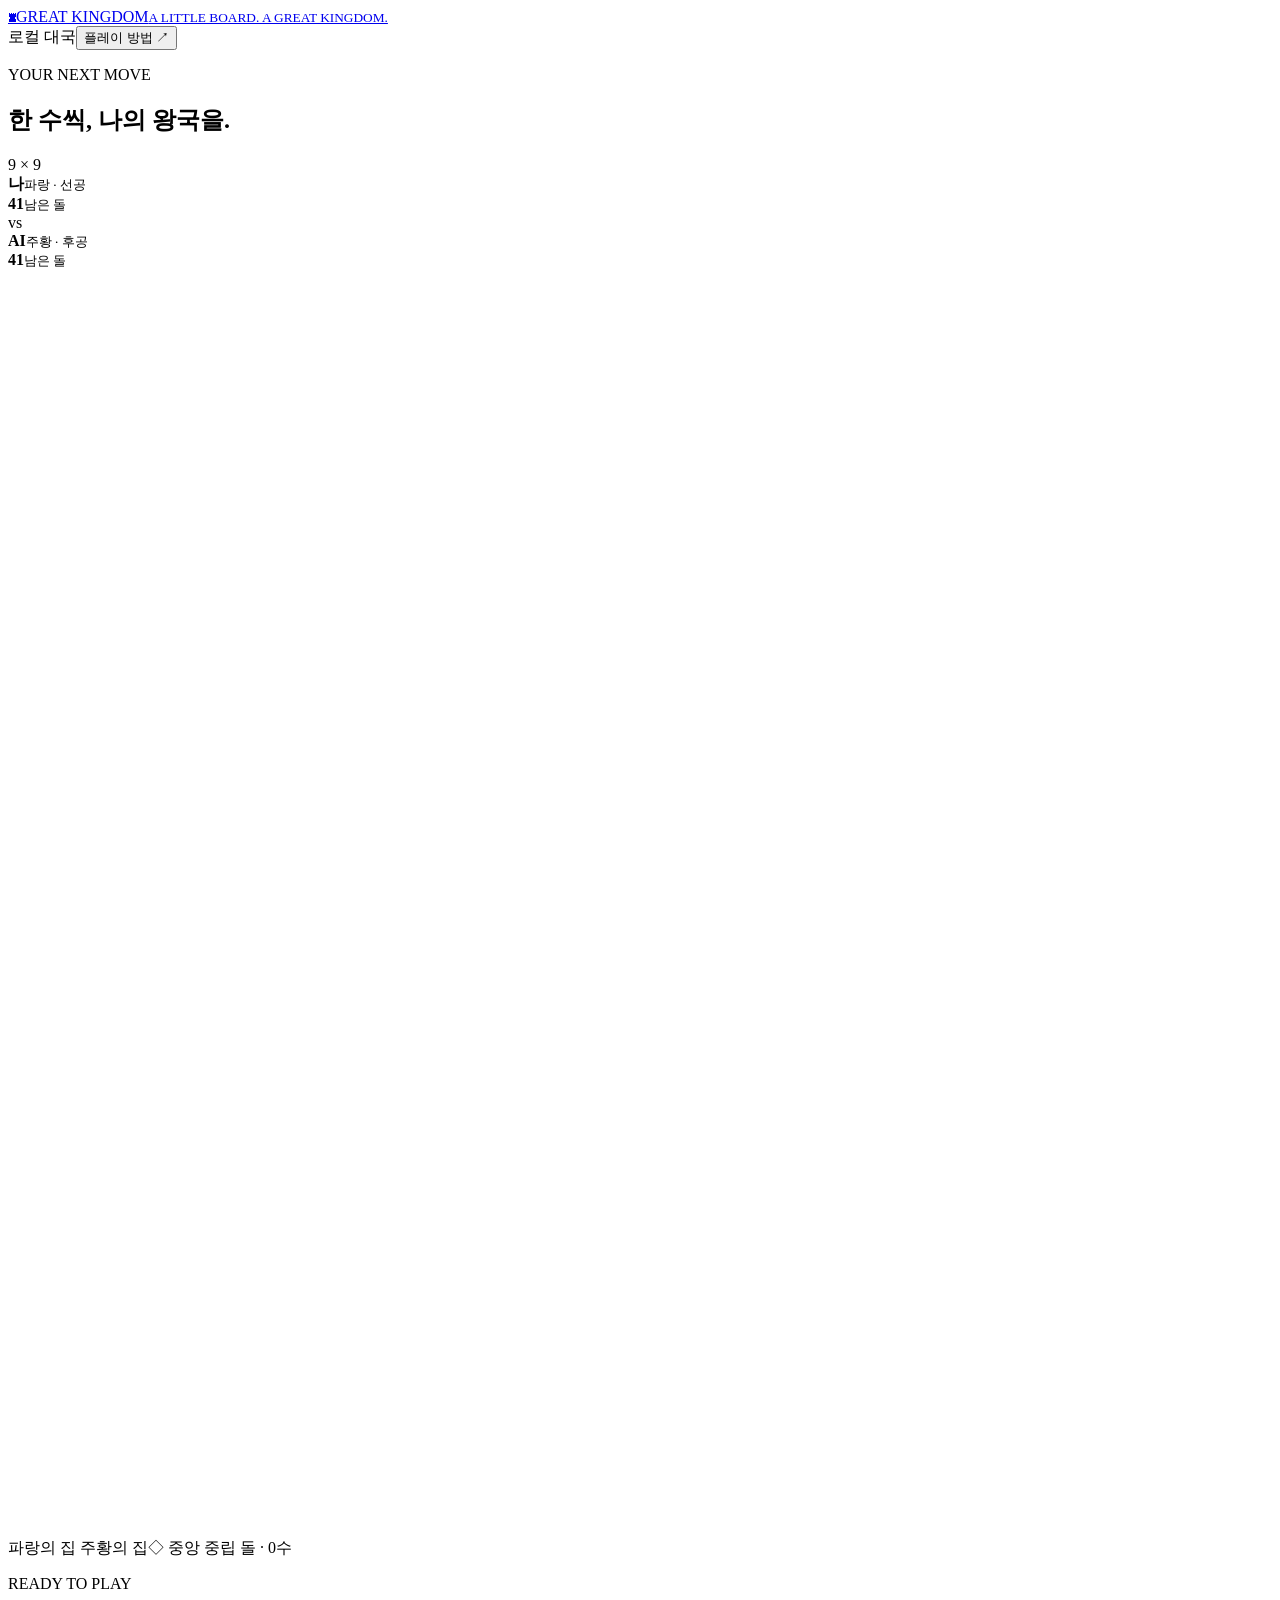
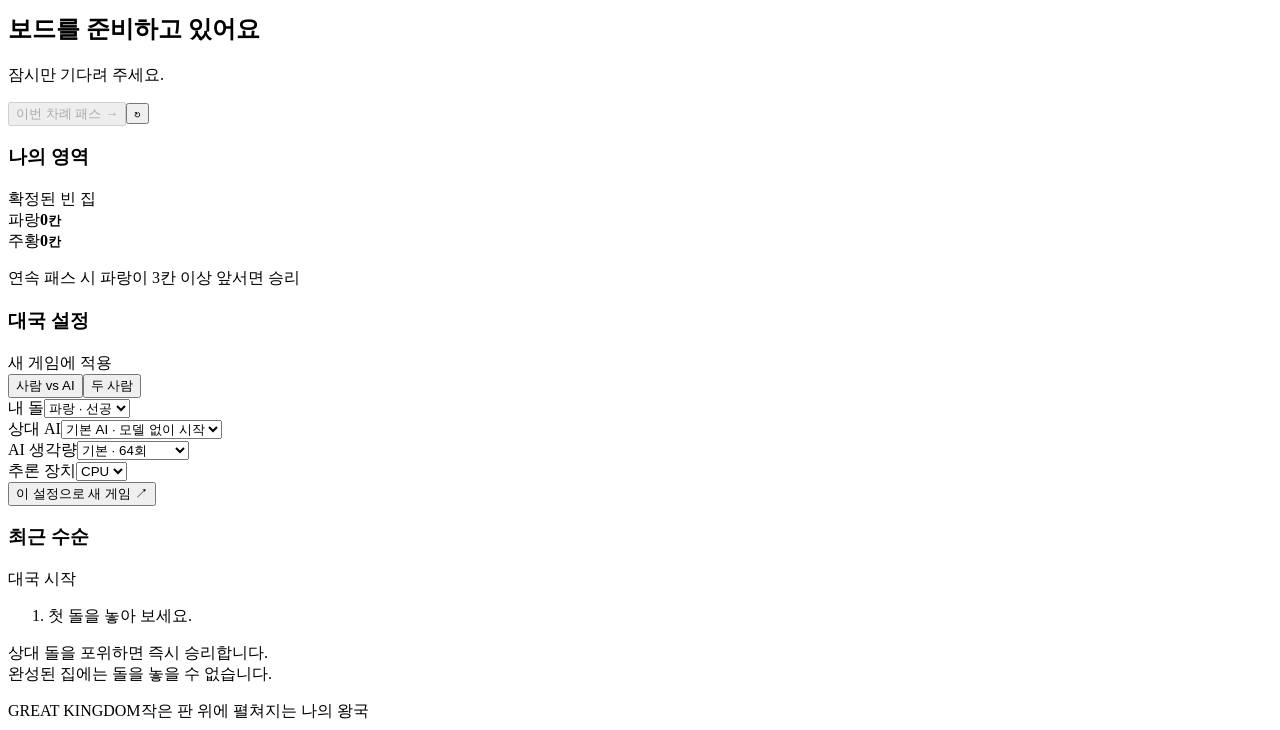
==== python/kingdom_ai/web/index.html @ 79f2ae54 "make demo UI" ====
<!doctype html>
<html lang="ko">
<head>
  <meta charset="utf-8">
  <meta name="viewport" content="width=device-width, initial-scale=1">
  <title>Great Kingdom · 플레이</title>
  <link rel="icon" href="data:image/svg+xml,%3Csvg xmlns='http://www.w3.org/2000/svg' viewBox='0 0 64 64'%3E%3Crect width='64' height='64' rx='16' fill='%231b5145'/%3E%3Cpath d='M16 43V23l10 10 6-16 6 16 10-10v20z' fill='%23edcf96'/%3E%3C/svg%3E">
  <link rel="stylesheet" href="/style.css">
  <script src="/app.js" defer></script>
</head>
<body>
  <header class="topbar">
    <a class="brand" href="/" aria-label="Great Kingdom 홈"><span class="brand-mark">♜</span><span>GREAT KINGDOM<small>A LITTLE BOARD. A GREAT KINGDOM.</small></span></a>
    <div class="header-right"><span class="local-badge"><i></i> 로컬 대국</span><button class="text-button" id="help-open">플레이 방법 <span>↗</span></button></div>
  </header>
  <main>
    <section class="play-area" aria-label="게임">
      <div class="section-heading"><div><p class="eyebrow">YOUR NEXT MOVE</p><h1>한 수씩, 나의 왕국을.</h1></div><span class="board-size">9 × 9</span></div>
      <div class="players">
        <div class="player-card black-card" id="black-card"><span class="player-stone black"></span><div><strong id="black-name">나</strong><small>파랑 · 선공</small></div><div class="player-count"><strong id="black-remaining">41</strong><small>남은 돌</small></div></div>
        <span class="versus">vs</span>
        <div class="player-card white-card" id="white-card"><span class="player-stone white"></span><div><strong id="white-name">AI</strong><small>주황 · 후공</small></div><div class="player-count"><strong id="white-remaining">41</strong><small>남은 돌</small></div></div>
      </div>
      <div class="board-shell">
        <div class="board" id="board" role="group" aria-label="9행 9열 게임 보드">
          <svg class="grid" id="grid" viewBox="0 0 1000 1000" aria-hidden="true"></svg>
          <div id="points"></div>
        </div>
      </div>
      <div class="board-footer"><span><i class="territory-dot blue"></i> 파랑의 집 <i class="territory-dot orange"></i> 주황의 집</span><span>◇ 중앙 중립 돌 <span class="footer-separator">·</span> <span id="move-count">0수</span></span></div>
    </section>
    <aside class="sidebar" aria-label="대국 정보와 설정">
      <section class="turn-panel" id="turn-panel" aria-live="polite">
        <p class="eyebrow" id="turn-eyebrow">READY TO PLAY</p><h2 id="turn-title">보드를 준비하고 있어요</h2><p id="turn-description">잠시만 기다려 주세요.</p>
        <div class="turn-actions"><button class="primary-button" id="pass-button" disabled>이번 차례 패스 <span>→</span></button><button class="icon-button" id="restart-button" title="현재 설정으로 새 게임" aria-label="새 게임">↻</button></div>
      </section>
      <section class="score-panel"><div class="panel-heading"><h3>나의 영역</h3><span>확정된 빈 집</span></div><div class="score-values"><div><span class="color-label"><i class="blue"></i> 파랑</span><strong id="black-score">0<small>칸</small></strong></div><span class="score-divider"></span><div><span class="color-label"><i class="orange"></i> 주황</span><strong id="white-score">0<small>칸</small></strong></div></div><p class="score-note">연속 패스 시 파랑이 3칸 이상 앞서면 승리</p></section>
      <section class="settings-panel"><div class="panel-heading"><h3>대국 설정</h3><span>새 게임에 적용</span></div>
        <form id="settings-form">
          <div class="mode-selector" role="group" aria-label="대국 방식"><button type="button" data-mode="human_ai" class="selected" aria-pressed="true">사람 vs AI</button><button type="button" data-mode="human_human" aria-pressed="false">두 사람</button></div>
          <div class="setting-row" id="color-row"><label for="human-select">내 돌</label><select id="human-select"><option value="Black">파랑 · 선공</option><option value="White">주황 · 후공</option></select></div>
          <div class="setting-field" id="model-row"><label for="model-select">상대 AI</label><select id="model-select"><option value="mcts">기본 AI · 모델 없이 시작</option></select></div>
          <div class="setting-pair" id="ai-row"><div><label for="simulations-select">AI 생각량</label><select id="simulations-select"><option value="16">가볍게 · 16회</option><option value="64" selected>기본 · 64회</option><option value="128">깊게 · 128회</option><option value="512">더 깊게 · 512회</option></select></div><div><label for="device-select">추론 장치</label><select id="device-select"><option value="cpu">CPU</option><option value="cuda">GPU</option></select></div></div>
          <button class="outline-button" type="submit" id="start-button">이 설정으로 새 게임 <span>↗</span></button>
        </form>
      </section>
      <section class="history-panel"><div class="panel-heading"><h3>최근 수순</h3><span id="history-label">대국 시작</span></div><ol id="history"><li class="history-empty">첫 돌을 놓아 보세요.</li></ol></section>
      <p class="side-note">상대 돌을 포위하면 즉시 승리합니다.<br>완성된 집에는 돌을 놓을 수 없습니다.</p>
    </aside>
  </main>
  <footer class="page-footer"><span>GREAT KINGDOM</span><span>작은 판 위에 펼쳐지는 나의 왕국</span></footer>
  <div class="toast" id="toast" role="status" hidden></div>
  <dialog id="help-dialog"><div class="dialog-heading"><span class="eyebrow">HOW TO PLAY</span><button class="icon-button" id="help-close" aria-label="도움말 닫기">×</button></div><h2>클릭 한 번으로,<br>새로운 한 수.</h2><p>빈 교차점을 클릭하거나 키보드로 이동해 Enter를 눌러 돌을 놓습니다. 파랑이 먼저, 주황이 다음에 둡니다.</p><div class="rule-list"><p><strong>영역을 만들기</strong>돌·가장자리·중립 돌로 빈칸을 둘러싸면 집이 됩니다. 완성된 집에는 누구도 놓을 수 없습니다.</p><p><strong>상대 돌을 포위하기</strong>상대 돌 무리의 마지막 빈틈을 막으면 즉시 승리합니다. 상대 포획 없이 자기 무리를 막는 자충수는 즉시 패배합니다.</p><p><strong>패스로 끝내기</strong>두 번 연속 패스하면 집을 셉니다. 파랑의 집이 주황보다 최소 3칸 많아야 파랑이 이깁니다.</p></div><p class="dialog-footnote">각자 41개의 돌 · 중앙 중립 돌은 파괴 불가</p><button class="primary-button" id="help-done">알겠어요, 시작할게요 <span>→</span></button></dialog>
  <dialog id="restart-dialog"><p class="eyebrow">A FRESH START</p><h2>새로운 왕국을 만들까요?</h2><p>진행 중인 대국이 끝나고 선택한 설정으로 새 판을 시작합니다.</p><div class="dialog-actions"><button class="outline-button" id="restart-cancel">계속 플레이</button><button class="primary-button" id="restart-confirm">새 게임 시작</button></div></dialog>
</body>
</html>
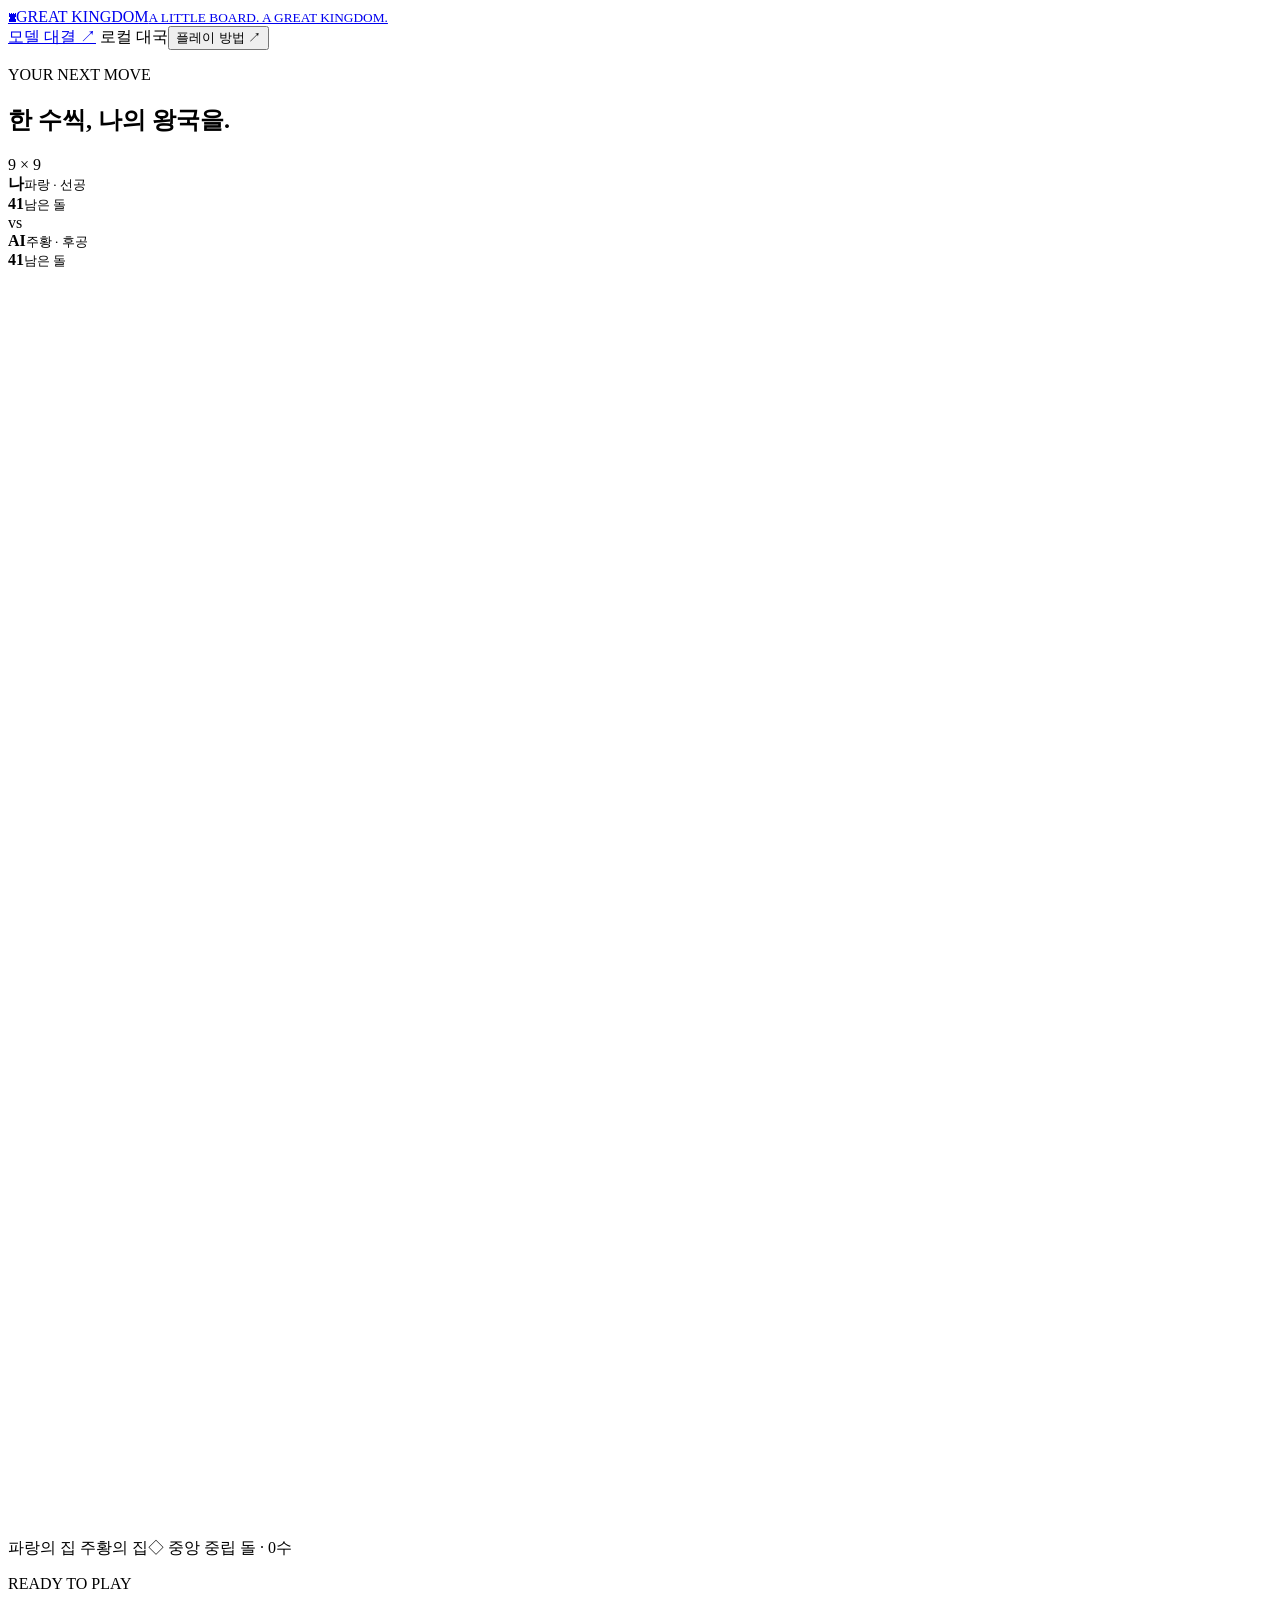
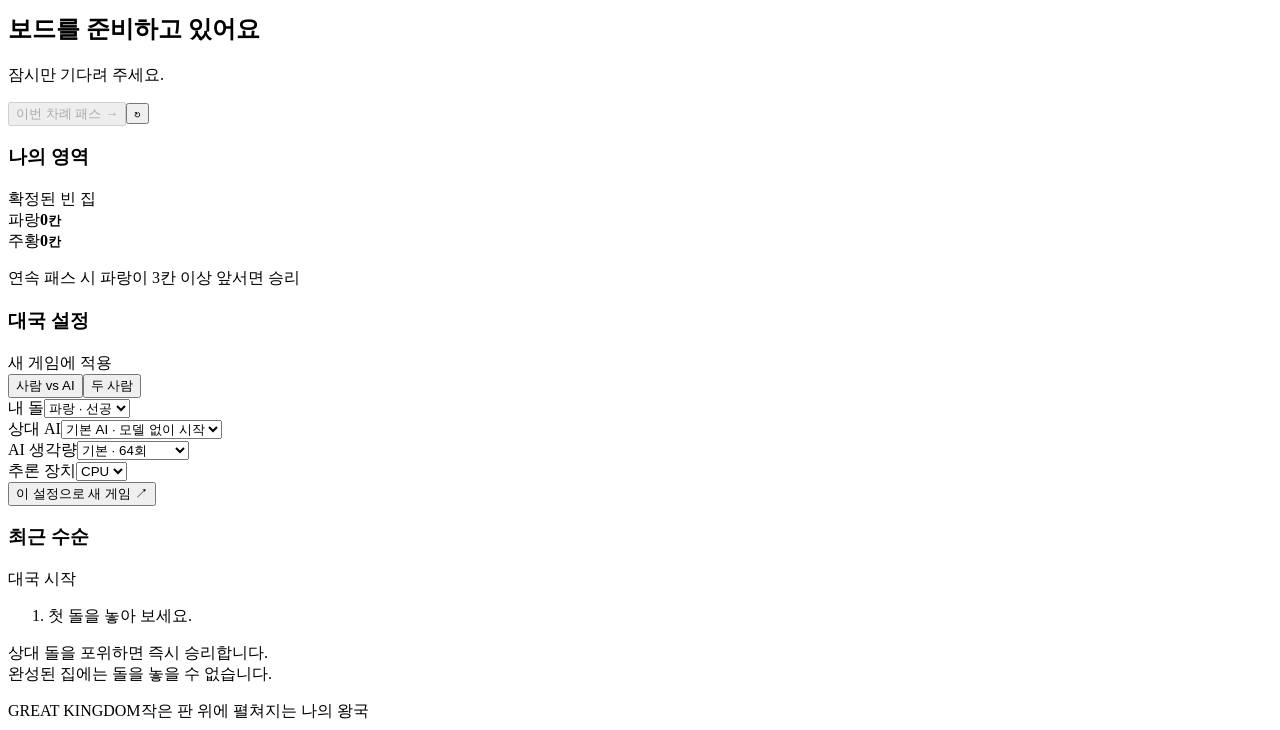
==== commit 03ba76e7: "make UI for model match test" ====
--- a/python/kingdom_ai/web/index.html
+++ b/python/kingdom_ai/web/index.html
@@ -11,7 +11,7 @@
 <body>
   <header class="topbar">
     <a class="brand" href="/" aria-label="Great Kingdom 홈"><span class="brand-mark">♜</span><span>GREAT KINGDOM<small>A LITTLE BOARD. A GREAT KINGDOM.</small></span></a>
-    <div class="header-right"><span class="local-badge"><i></i> 로컬 대국</span><button class="text-button" id="help-open">플레이 방법 <span>↗</span></button></div>
+    <div class="header-right"><a class="text-button" href="/matches">모델 대결 ↗</a><span class="local-badge"><i></i> 로컬 대국</span><button class="text-button" id="help-open">플레이 방법 <span>↗</span></button></div>
   </header>
   <main>
     <section class="play-area" aria-label="게임">
